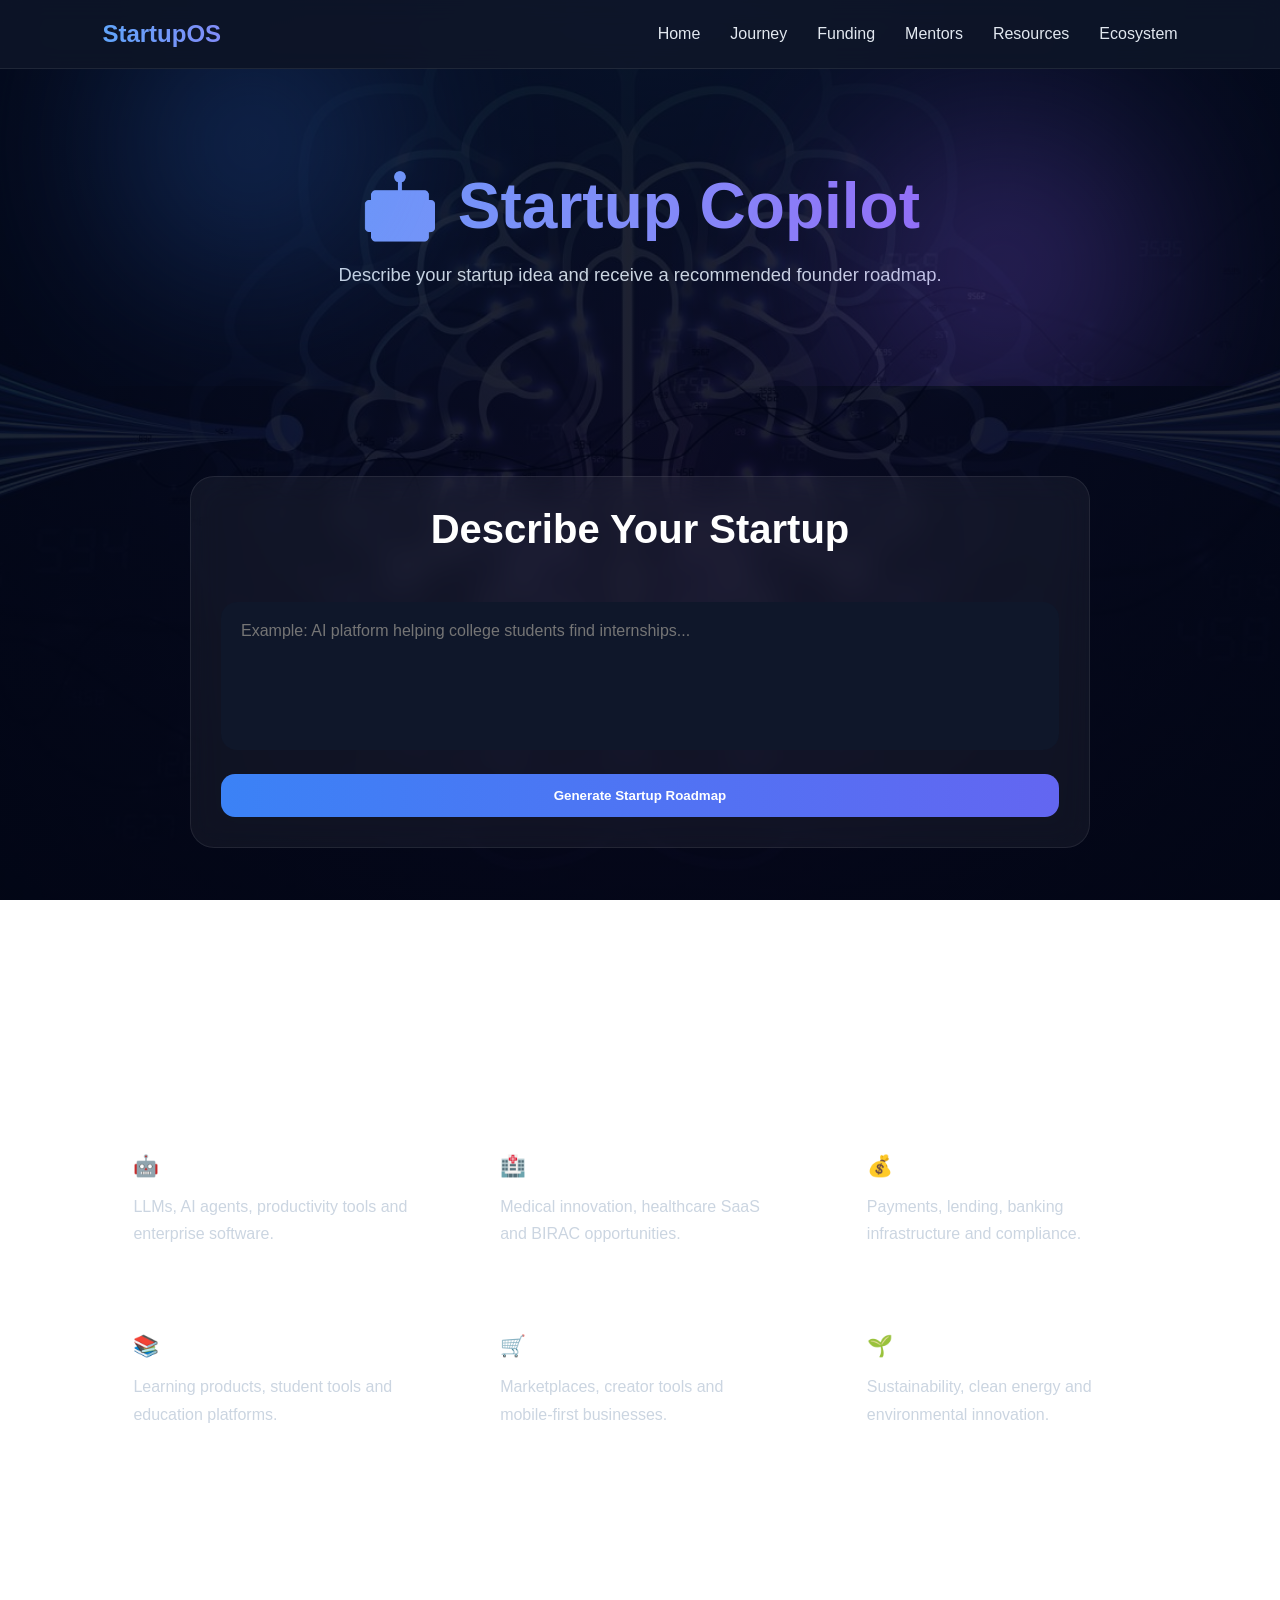
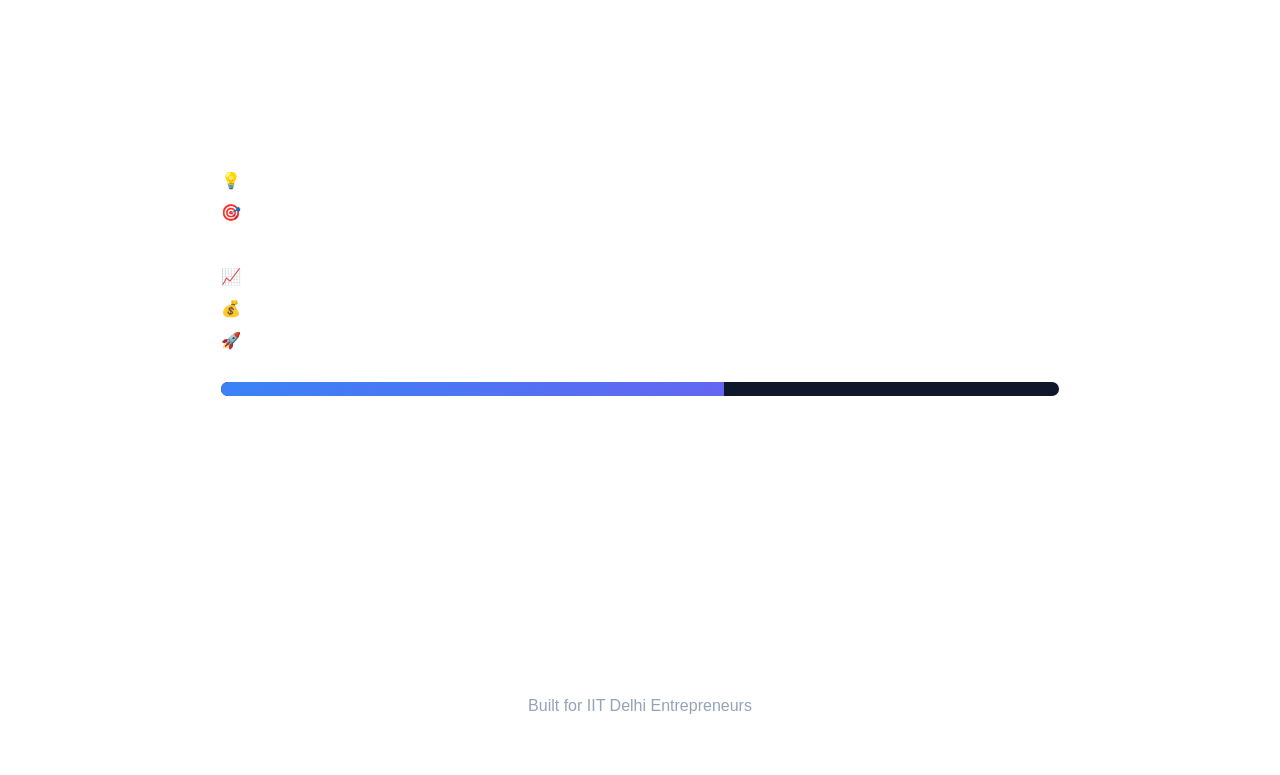
==== copilot.html @ 49318cf2 "Initial EDC Startup Portal" ====
<!DOCTYPE html>
<html lang="en">

<head>

<meta charset="UTF-8">
<meta name="viewport" content="width=device-width, initial-scale=1.0">

<title>Startup Copilot | StartupOS</title>

<link rel="stylesheet" href="style.css">

</head>

<body class="copilot-page">


<nav>

<div class="logo">
StartupOS
</div>

<ul>

<li><a href="index.html">Home</a></li>
<li><a href="journey.html">Journey</a></li>
<li><a href="funding.html">Funding</a></li>
<li><a href="mentors.html">Mentors</a></li>
<li><a href="resources.html">Resources</a></li>
<li><a href="ecosystem.html">Ecosystem</a></li>

</ul>

</nav>

<section class="page-hero">

<div class="floating-orb orb1"></div>
<div class="floating-orb orb2"></div>

<h1>
🤖 Startup Copilot
</h1>

<p>
Describe your startup idea and receive a recommended founder roadmap.
</p>

</section>

<section class="section">

<div class="dashboard">

<h2>Describe Your Startup</h2>

<textarea
id="userInput"
rows="6"
placeholder="Example: AI platform helping college students find internships..."
></textarea>

<button
id="askBtn"
style="
margin-top:20px;
width:100%;
padding:14px;
border:none;
border-radius:14px;
background:linear-gradient(90deg,#3b82f6,#6366f1);
color:white;
font-weight:600;
cursor:pointer;
">

Generate Startup Roadmap

</button>

<div
id="response"
style="
margin-top:25px;
padding:25px;
background:rgba(255,255,255,0.05);
border-radius:20px;
display:none;
">
</div>

</div>

</section>

<section class="section">

<h2>Popular Startup Tracks</h2>

<div class="journey-grid">

<div class="card">

<h3>🤖 AI Startups</h3>

<p>
LLMs, AI agents, productivity tools and enterprise software.
</p>

</div>

<div class="card">

<h3>🏥 Healthcare</h3>

<p>
Medical innovation, healthcare SaaS and BIRAC opportunities.
</p>

</div>

<div class="card">

<h3>💰 FinTech</h3>

<p>
Payments, lending, banking infrastructure and compliance.
</p>

</div>

<div class="card">

<h3>📚 EdTech</h3>

<p>
Learning products, student tools and education platforms.
</p>

</div>

<div class="card">

<h3>🛒 Consumer Apps</h3>

<p>
Marketplaces, creator tools and mobile-first businesses.
</p>

</div>

<div class="card">

<h3>🌱 ClimateTech</h3>

<p>
Sustainability, clean energy and environmental innovation.
</p>

</div>

</div>

</section>

<section class="section">

<h2>Founder Workflow</h2>

<div class="dashboard">

<ul>

<li>💡 Identify a Problem</li>

<li>🎯 Validate with Customers</li>

<li>🛠 Build MVP</li>

<li>📈 Acquire Users</li>

<li>💰 Raise Funding</li>

<li>🚀 Scale Business</li>

</ul>

<div class="progress">

<div class="fill"></div>

</div>

</div>

</section>

<footer>

<h3>StartupOS</h3>

<p>
Built for IIT Delhi Entrepreneurs
</p>

</footer>

<script src="script.js"></script>

</body>

</html>
---- style.css ----
*{
margin:0;
padding:0;
box-sizing:border-box;
font-family:'Inter',sans-serif;
}

html{
scroll-behavior:smooth;
}

body{
    

background:
radial-gradient(circle at top left,#1e293b 0%,#020617 40%),
#020617;

color:white;

min-height:100vh;

overflow-x:hidden;
}

/* NAVBAR */

nav{

position:sticky;
top:0;

display:flex;
justify-content:space-between;
align-items:center;

padding:20px 8%;

background:rgba(15,23,42,0.8);

backdrop-filter:blur(12px);

border-bottom:1px solid rgba(255,255,255,0.08);

z-index:1000;
}

.logo{

font-size:1.5rem;
font-weight:800;

background:linear-gradient(
90deg,
#60a5fa,
#818cf8
);

-webkit-background-clip:text;
-webkit-text-fill-color:transparent;
}

nav ul{

display:flex;
gap:30px;
list-style:none;
}

nav a{

text-decoration:none;
color:#e2e8f0;

font-weight:500;

transition:0.3s;
}

nav a:hover{

color:#60a5fa;
}

.nav-btn{

padding:12px 20px;

border:none;
border-radius:12px;

background:linear-gradient(
90deg,
#3b82f6,
#6366f1
);

color:white;

cursor:pointer;

font-weight:600;
}

/* HERO */

.hero{

min-height:80vh;

display:flex;
flex-direction:column;

justify-content:center;
align-items:center;

text-align:center;

padding:100px 20px;
}

.badge{

padding:10px 18px;

border:1px solid rgba(255,255,255,0.1);

background:rgba(255,255,255,0.05);

border-radius:999px;

margin-bottom:25px;

font-size:14px;
}

.hero h1{

font-size:4rem;

max-width:900px;

line-height:1.1;

margin-bottom:25px;
}

.hero p{

font-size:1.2rem;

max-width:700px;

color:#94a3b8;

margin-bottom:40px;
}

.search-box{

display:flex;
gap:10px;

width:100%;
max-width:650px;
}

.search-box input{

flex:1;

padding:16px;

border:none;

border-radius:14px;

background:#0f172a;

color:white;

outline:none;
}

.search-box button{

padding:16px 24px;

border:none;

border-radius:14px;

background:linear-gradient(
90deg,
#3b82f6,
#6366f1
);

color:white;

cursor:pointer;
}

/* SECTIONS */

.section{

padding:90px 8%;
}

.section h1,
.section h2{

text-align:center;

font-size:2.5rem;

margin-bottom:50px;
}

.subtitle{

max-width:800px;

margin:0 auto 50px;

text-align:center;

color:#94a3b8;

font-size:1.1rem;
}

/* UNIVERSAL GRID */

.journey-grid,
.opportunity-grid,
.persona-grid,
.ecosystem-grid{

display:grid;

grid-template-columns:
repeat(auto-fit,minmax(280px,1fr));

gap:25px;
}

/* GLASS CARDS */

.card,
.opportunity-card,
.persona-card,
.ecosystem-card,
.dashboard{

background:rgba(255,255,255,0.05);

border:1px solid rgba(255,255,255,0.08);

backdrop-filter:blur(16px);

border-radius:24px;

padding:30px;

transition:0.35s ease;
}

.card:hover,
.opportunity-card:hover,
.persona-card:hover,
.ecosystem-card:hover{

transform:translateY(-8px);

border-color:#3b82f6;

box-shadow:
0 10px 40px rgba(59,130,246,0.2);
}

/* CARD CONTENT */

.card h3,
.opportunity-card h3,
.persona-card h3,
.ecosystem-card h3{

margin-bottom:15px;

font-size:1.3rem;
}

.card p,
.opportunity-card p,
.persona-card p,
.ecosystem-card p{

line-height:1.7;

color:#cbd5e1;
}

.card ul{

margin-top:15px;
margin-left:20px;

line-height:1.8;

color:#cbd5e1;
}

/* BUTTONS */

button{

transition:0.3s ease;
}

.card button,
.opportunity-card button{

width:100%;

margin-top:20px;

padding:14px;

border:none;

border-radius:14px;

background:linear-gradient(
90deg,
#3b82f6,
#6366f1
);

color:white;

font-weight:600;

cursor:pointer;
}

.card button:hover,
.opportunity-card button:hover{

transform:translateY(-2px);

box-shadow:
0 8px 20px rgba(59,130,246,0.3);
}

/* DASHBOARD */

.dashboard{

max-width:900px;

margin:auto;
}

.dashboard h3{

margin-bottom:20px;
}

.dashboard ul{

list-style:none;
line-height:2;
}

.progress{

height:14px;

background:#0f172a;

border-radius:999px;

overflow:hidden;

margin-top:25px;
}

.fill{

width:60%;

height:100%;

background:linear-gradient(
90deg,
#3b82f6,
#6366f1
);
}

/* FOOTER */

footer{

padding:60px 8%;

text-align:center;

border-top:1px solid rgba(255,255,255,0.08);

margin-top:80px;
}

footer h3{

font-size:1.6rem;

margin-bottom:10px;
}

footer p{

color:#94a3b8;
}

/* RESPONSIVE */

@media(max-width:900px){

.hero h1{
font-size:2.7rem;
}

nav{

flex-direction:column;
gap:20px;
}

nav ul{

flex-wrap:wrap;
justify-content:center;
}

.search-box{

flex-direction:column;
}

}
.ecosystem-page{
background:
radial-gradient(circle at top,#064e3b,#020617);
}

.resource-page{
background:
radial-gradient(circle at top,#172554,#020617);
}

.copilot-page{
background:
radial-gradient(circle at top,#581c87,#020617);
}

.journey-page{
background:
radial-gradient(circle at top,#0f766e,#020617);
}

textarea{
font-size:1rem;
resize:none;
}

.dashboard button{
width:100%;
padding:14px;
border:none;
border-radius:14px;
background:linear-gradient(
90deg,
#3b82f6,
#6366f1
);
color:white;
cursor:pointer;
font-weight:600;
}
/* =========================
PAGE-SPECIFIC THEMES
========================= */

.ecosystem-page{
background:
radial-gradient(
circle at top,
#064e3b 0%,
#020617 70%
);
}

.resource-page{
background:
radial-gradient(
circle at top,
#172554 0%,
#020617 70%
);
}

.copilot-page{
background:
radial-gradient(
circle at top,
#581c87 0%,
#020617 70%
);
}

.journey-page{
background:
radial-gradient(
circle at top,
#0f766e 0%,
#020617 70%
);
}

/* =========================
FUN HERO SECTIONS
========================= */

.page-hero{

padding:100px 20px;

text-align:center;

position:relative;

overflow:hidden;
}

.page-hero h1{

font-size:4rem;

margin-bottom:20px;

background:
linear-gradient(
90deg,
#60a5fa,
#818cf8,
#a855f7
);

background-clip:text;
-webkit-background-clip:text;

color:transparent;
-webkit-text-fill-color:transparent;
}

.page-hero p{

max-width:700px;

margin:auto;

color:#cbd5e1;

font-size:1.15rem;
}

/* =========================
GLOWING ORBS
========================= */

.floating-orb{

position:absolute;

border-radius:50%;

filter:blur(100px);

opacity:0.3;
}

.orb1{

width:250px;
height:250px;

background:#3b82f6;

top:-50px;
left:10%;
}

.orb2{

width:300px;
height:300px;

background:#8b5cf6;

top:50px;
right:10%;
}

/* =========================
BETTER CARDS
========================= */

.card:hover,
.opportunity-card:hover,
.ecosystem-card:hover{

transform:
translateY(-12px)
scale(1.03);

border-color:#60a5fa;

box-shadow:
0 25px 50px rgba(
59,
130,
246,
0.25
);
}

/* =========================
TEXTAREA
========================= */

textarea{

width:100%;

padding:20px;

background:#0f172a;

color:white;

border:none;

border-radius:16px;

font-size:1rem;

resize:none;
}
/* PAGE BACKGROUNDS CONTROLLED BY SLIDESHOW */

.ecosystem-page,
.resource-page,
.copilot-page,
.journey-page{

background:#020617;
}
/* PAGE BACKGROUNDS */

.ecosystem-page{

background:
linear-gradient(
rgba(2,6,23,0.88),
rgba(2,6,23,0.88)
),
url("images/ecosystem.jpg");

background-size:cover;
background-position:center;
background-attachment:fixed;
}

.resource-page{

background:
linear-gradient(
rgba(2,6,23,0.88),
rgba(2,6,23,0.88)
),
url("images/books.jpg");

background-size:cover;
background-position:center;
background-attachment:fixed;
}

.copilot-page{

background:
linear-gradient(
rgba(2,6,23,0.88),
rgba(2,6,23,0.88)
),
url("images/ai.jpg");

background-size:cover;
background-position:center;
background-attachment:fixed;
}

.journey-page{

background:
linear-gradient(
rgba(2,6,23,0.88),
rgba(2,6,23,0.88)
),
url("images/rocket.jpg");

background-size:cover;
background-position:center;
background-attachment:fixed;
}
/* HOMEPAGE BACKGROUND */

.home-page{

background:
linear-gradient(
rgba(2,6,23,0.78),
rgba(2,6,23,0.82)
),
url("images/home.jpg");

background-size:cover;
background-position:center;
background-attachment:fixed;
}
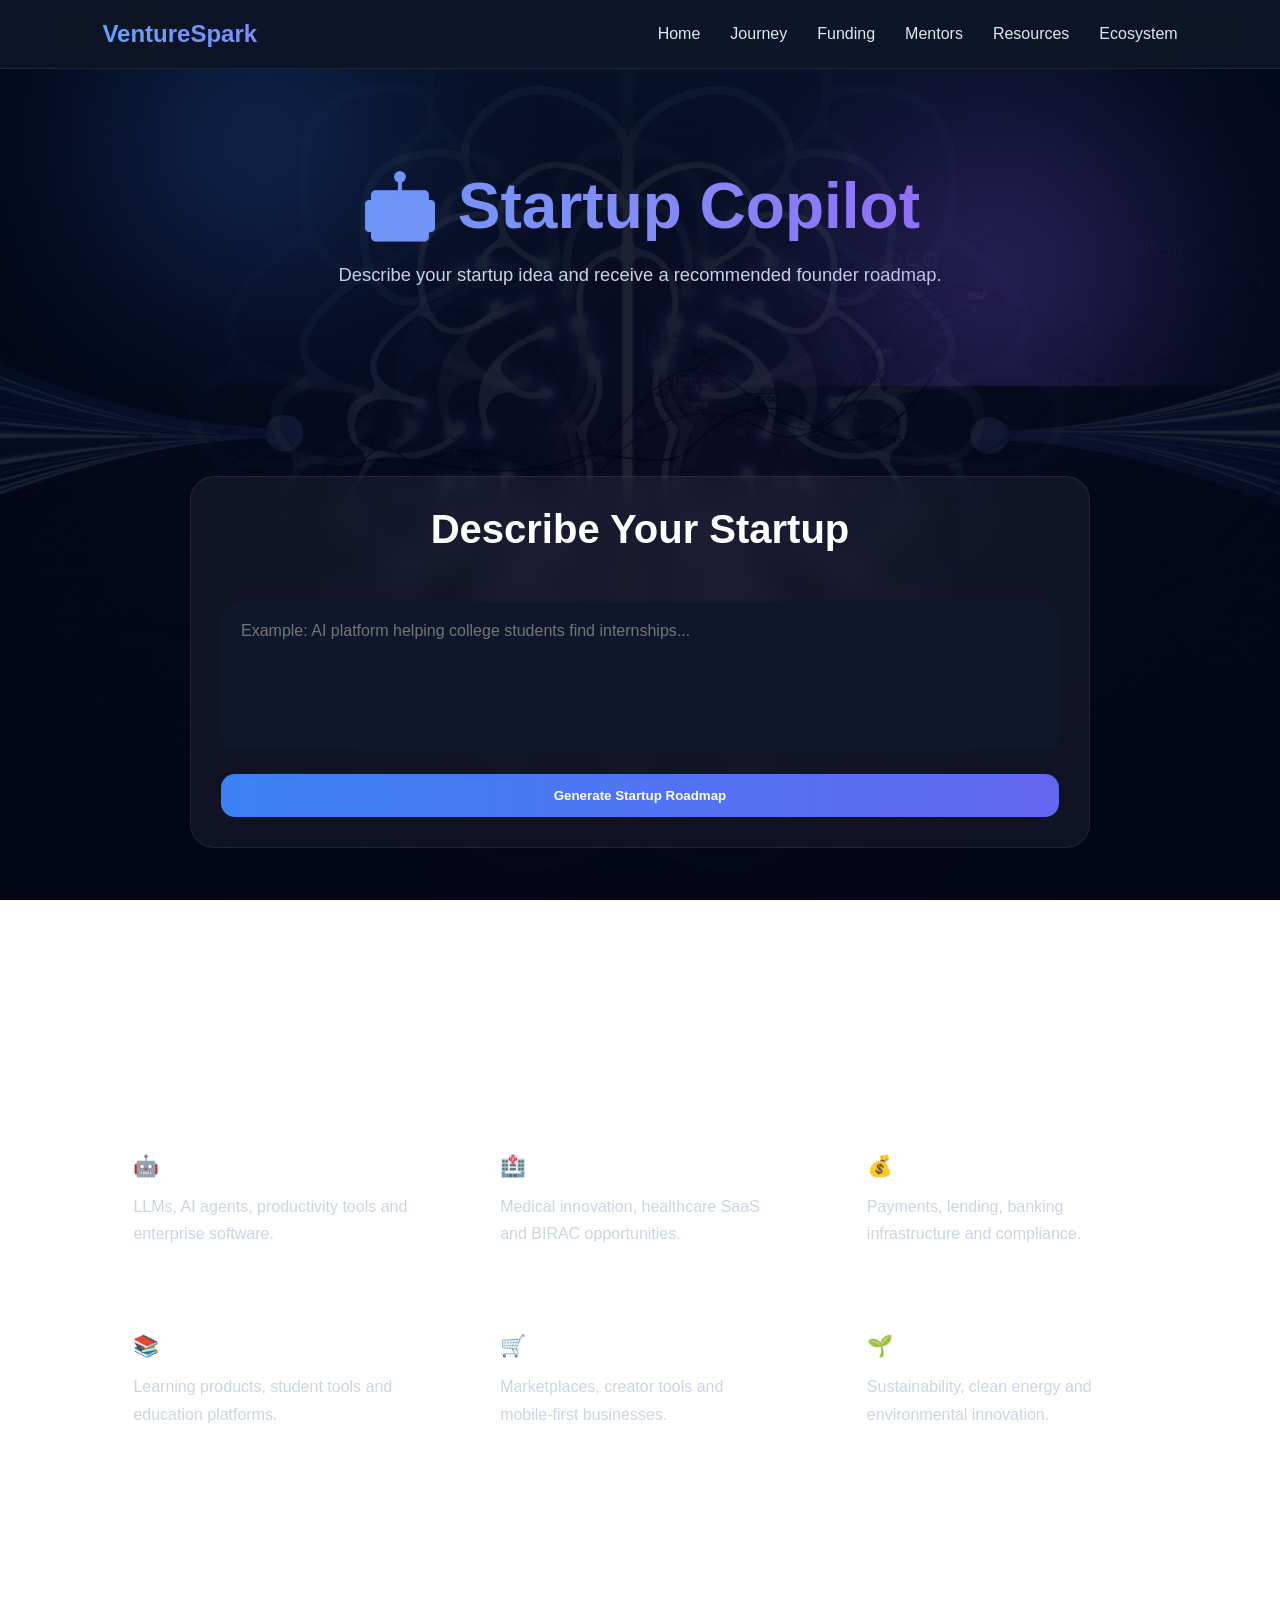
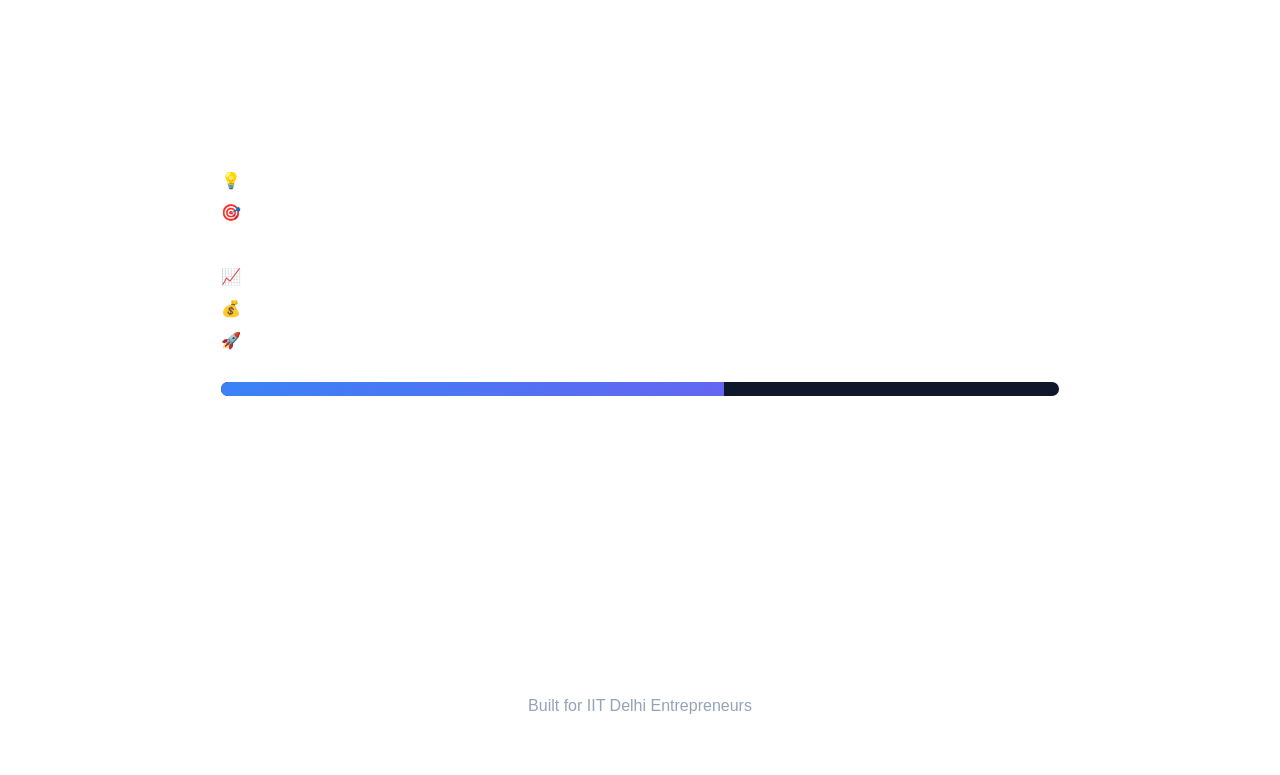
==== commit 34a04158: "Homepage polish and UI improvements" ====
--- a/copilot.html
+++ b/copilot.html
@@ -6,7 +6,7 @@
 <meta charset="UTF-8">
 <meta name="viewport" content="width=device-width, initial-scale=1.0">
 
-<title>Startup Copilot | StartupOS</title>
+<title>Startup Copilot | VentureSpark</title>
 
 <link rel="stylesheet" href="style.css">
 
@@ -18,7 +18,7 @@
 <nav>
 
 <div class="logo">
-StartupOS
+VentureSpark
 </div>
 
 <ul>
@@ -198,7 +198,7 @@
 
 <footer>
 
-<h3>StartupOS</h3>
+<h3>VentureSpark</h3>
 
 <p>
 Built for IIT Delhi Entrepreneurs
--- a/style.css
+++ b/style.css
@@ -739,4 +739,157 @@
 background-size:cover;
 background-position:center;
 background-attachment:fixed;
+}
+/* MENTOR PAGE BACKGROUND */
+
+.mentor-page{
+
+background:
+linear-gradient(
+rgba(2,6,23,0.88),
+rgba(2,6,23,0.88)
+),
+url("images/mentor.jpg");
+
+background-size:cover;
+background-position:center;
+background-attachment:fixed;
+}
+
+/* FUNDING PAGE BACKGROUND */
+
+.funding-page{
+
+background:
+linear-gradient(
+rgba(2,6,23,0.88),
+rgba(2,6,23,0.88)
+),
+url("images/funding.jpg");
+
+background-size:cover;
+background-position:center;
+background-attachment:fixed;
+}
+/* =========================
+PAGE-SPECIFIC ACCENT COLORS
+========================= */
+
+/* JOURNEY - TEAL */
+
+.journey-page .card:hover,
+.journey-page .ecosystem-card:hover{
+
+border-color:#14b8a6;
+
+box-shadow:
+0 20px 40px rgba(20,184,166,0.30);
+}
+
+/* RESOURCES - BLUE */
+
+.resource-page .card:hover,
+.resource-page .ecosystem-card:hover{
+
+border-color:#60a5fa;
+
+box-shadow:
+0 20px 40px rgba(96,165,250,0.30);
+}
+
+/* ECOSYSTEM - GREEN */
+
+.ecosystem-page .card:hover,
+.ecosystem-page .ecosystem-card:hover{
+
+border-color:#22c55e;
+
+box-shadow:
+0 20px 40px rgba(34,197,94,0.30);
+}
+
+/* COPILOT - PURPLE */
+
+.copilot-page .card:hover{
+
+border-color:#a855f7;
+
+box-shadow:
+0 20px 40px rgba(168,85,247,0.30);
+}
+
+/* MENTORS - VIOLET */
+
+.mentor-page .card:hover{
+
+border-color:#c084fc;
+
+box-shadow:
+0 20px 40px rgba(192,132,252,0.30);
+}
+
+/* FUNDING - GOLD */
+
+.funding-page .card:hover{
+
+border-color:#fbbf24;
+
+box-shadow:
+0 20px 40px rgba(251,191,36,0.30);
+}
+
+/* HOMEPAGE - CYAN */
+
+.home-page .card:hover{
+
+border-color:#06b6d4;
+
+box-shadow:
+0 20px 40px rgba(6,182,212,0.30);
+}
+select{
+
+width:100%;
+
+padding:14px;
+
+background:#0f172a;
+
+color:white;
+
+border:none;
+
+border-radius:14px;
+
+font-size:1rem;
+
+outline:none;
+
+margin-bottom:10px;
+
+}
+
+#mentorResult .card{
+
+margin-top:20px;
+
+}
+.stat-card{
+
+background:rgba(255,255,255,0.06);
+
+padding:25px;
+
+border-radius:20px;
+
+text-align:center;
+
+transition:0.3s;
+
+}
+
+.stat-card:hover{
+
+transform:translateY(-8px);
+
 }
